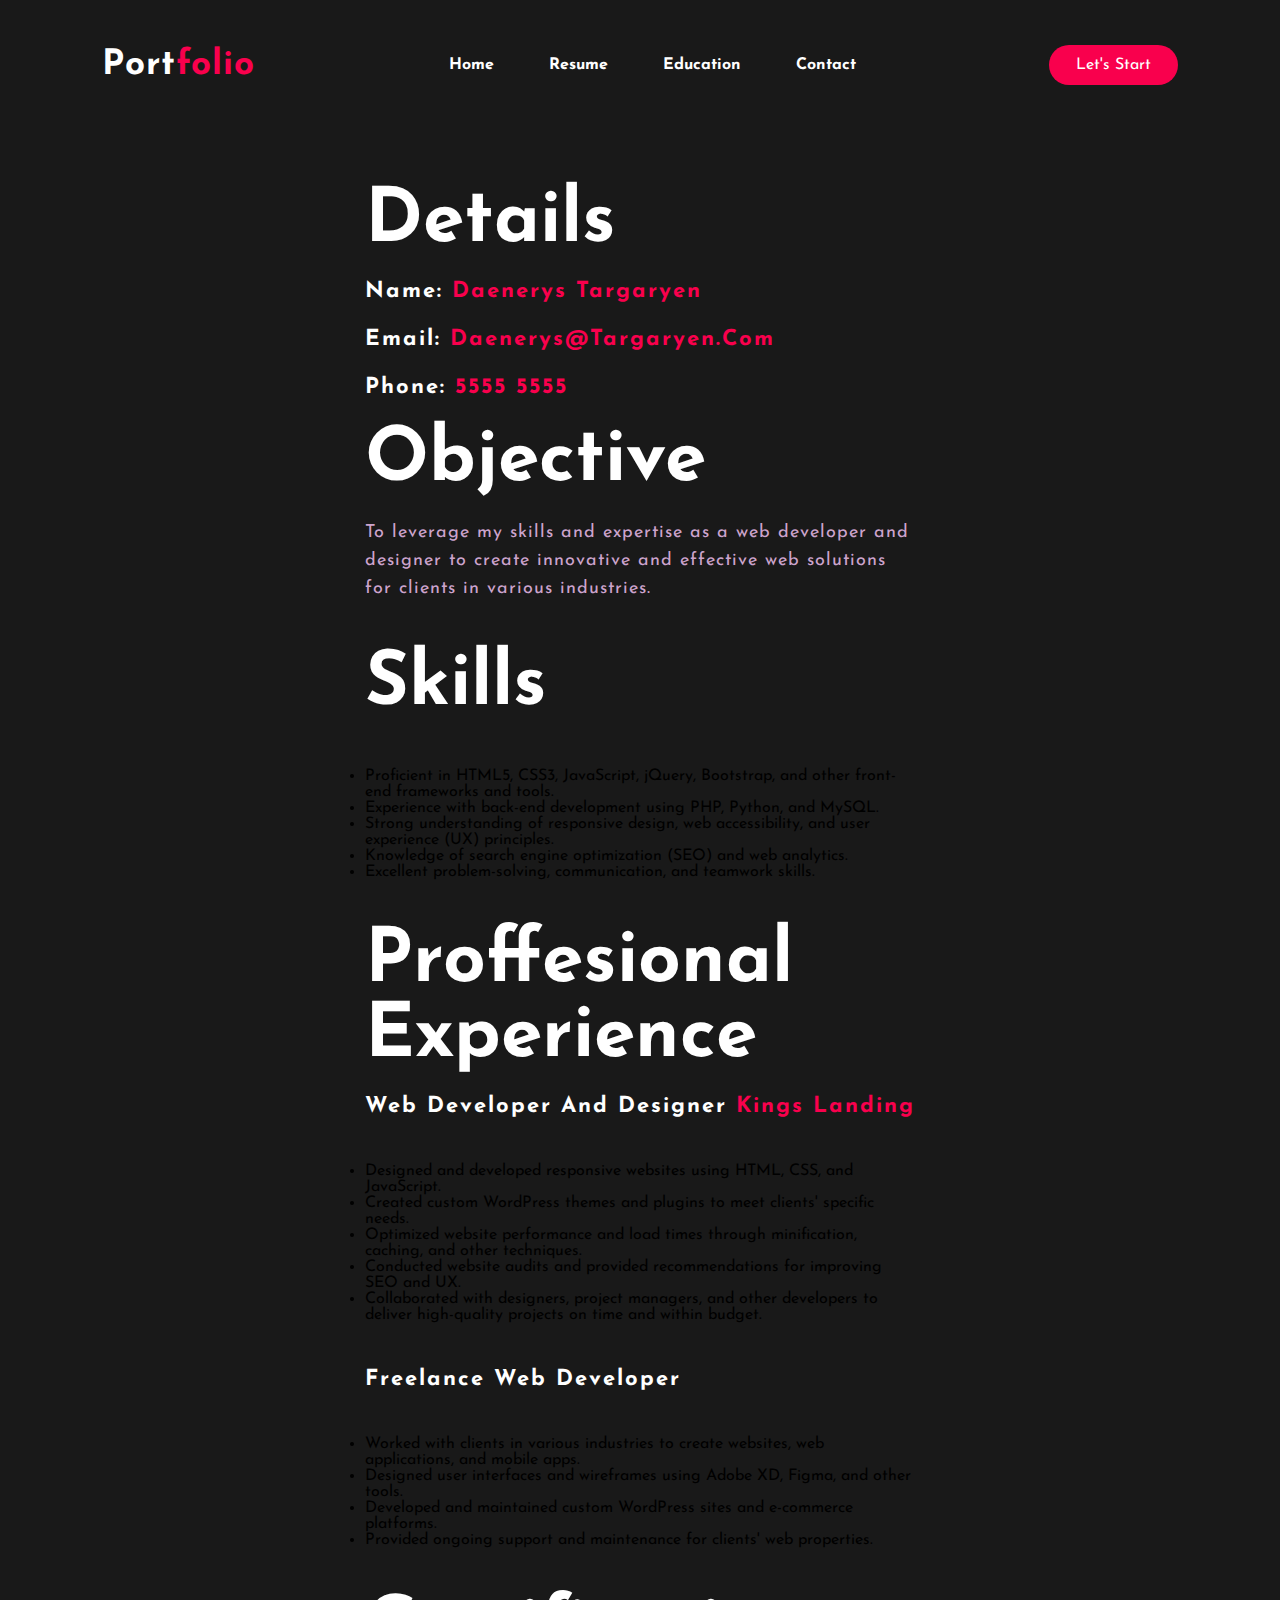
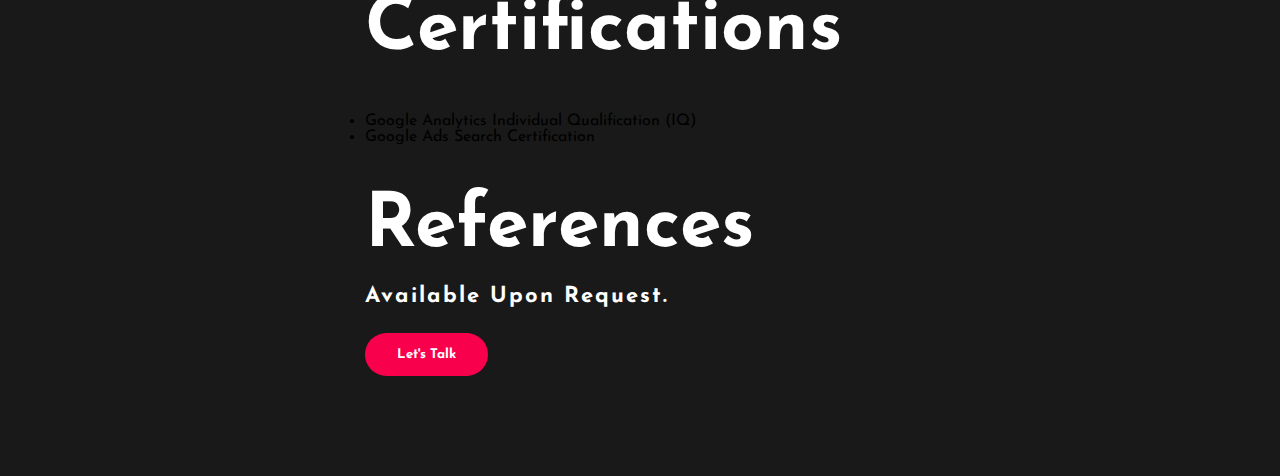
==== pages/resume.html @ 72f150ea "Initial Commit" ====
<!DOCTYPE html>
<html lang="en-GB" dir="ltr">
  <head>
    <meta charset="UTF-8" />
    <meta name="viewport" content="width=device-width, initial-scale=1" />
    <meta name="Description" content="Welcome to my portfolio! This is a collection of my projects that showcase my skills and experience in web development. My projects include responsive websites, web forms, multimedia elements, and more. Take a look and feel free to reach out if you have any questions or would like to collaborate." />
    <link rel="stylesheet" type="text/css" href="../style.css" />
    <link rel="stylesheet" href="https://cdnjs.cloudflare.com/ajax/libs/font-awesome/6.4.0/css/all.min.css" integrity="sha512-iecdLmaskl7CVkqkXNQ/ZH/XLlvWZOJyj7Yy7tcenmpD1ypASozpmT/E0iPtmFIB46ZmdtAc9eNBvH0H/ZpiBw==" crossorigin="anonymous" referrerpolicy="no-referrer" />
    <title>Portfolio Website</title>
  </head>
  <body>

    <!---Villian Header Section --->
    <div class="Villian">
      <nav>
        <h2 class="Logo">Port<span>folio</span></h2>
        <ul>
          <li><a  href="../index.html">Home</a></li>
          <li><a  href="#">Resume</a></li>
          <li><a  href="#">Education</a></li>
          <li><a  href="#">Contact</a></li>
        </ul>
        <a href="#" class="Button">Let's Start</a>
      </nav>
    </div>

    <!--- About Start Section --->
    <section class="About">
      <div class="Main">
        <div class="About-Text">
          <h2>Details</h2>
          <h5>Name: <span>Daenerys Targaryen</span></h5>
          <h5>Email: <span>Daenerys@Targaryen.com</span></h5>
          <h5>Phone: <span>5555 5555</span></h5>
          <h2>Objective</h2>
          <p>
            To leverage my skills and expertise as a web developer and designer to create innovative and effective web solutions for clients in various industries.
          </p>
          <h2>Skills</h2>
          <p>
            <ul>
              <li>Proficient in HTML5, CSS3, JavaScript, jQuery, Bootstrap, and other front-end frameworks and tools.</li>
              <li>Experience with back-end development using PHP, Python, and MySQL.</li>
              <li>Strong understanding of responsive design, web accessibility, and user experience (UX) principles.</li>
              <li>Knowledge of search engine optimization (SEO) and web analytics.</li>
              <li>Excellent problem-solving, communication, and teamwork skills.</li>
            </ul>
          </p>
          <h2>Proffesional Experience</h2>
          <h5>Web Developer and Designer <span>Kings Landing</span></h5>
          <p>
            <ul>
              <li>Designed and developed responsive websites using HTML, CSS, and JavaScript.</li>
              <li>Created custom WordPress themes and plugins to meet clients' specific needs.</li>
              <li>Optimized website performance and load times through minification, caching, and other techniques.</li>
              <li>Conducted website audits and provided recommendations for improving SEO and UX.</li>
              <li>Collaborated with designers, project managers, and other developers to deliver high-quality projects on time and within budget.</li>
            </ul>
          </p>
          <h5>Freelance Web Developer</h5>
          <p>
            <ul>
              <li>Worked with clients in various industries to create websites, web applications, and mobile apps.</li>
              <li>Designed user interfaces and wireframes using Adobe XD, Figma, and other tools.</li>
              <li>Developed and maintained custom WordPress sites and e-commerce platforms.</li>
              <li>Provided ongoing support and maintenance for clients' web properties.</li>
            </ul>
          </p>
          <h2>Certifications</h2>
          <p>
            <ul>
              <li>Google Analytics Individual Qualification (IQ)</li>
              <li>Google Ads Search Certification</li>
            </ul>
          </p>
          <h2>References</h2>
          <h5>Available upon request.</h5>
          <button class="Button_1">Let's Talk</button>
        </div>
      </div>
    </section>
  </body>
</html>
---- style.css ----
@font-face {
  font-family: 'Josefin Sans';
  src:  url('static/font/Josefin_Sans/JosefinSans-VariableFont_wght.ttf') format('truetype'),
        url('static/font/Josefin_Sans/JosefinSans-Italic-VariableFont_wght.ttf') format('truetype');
}

* {
  padding: 0;
  margin: 0;
  font-family: 'Josefin Sans', sans-serif;
  box-sizing: border-box;
}

.Villian {
  background-color: #191919;
}

.Hero {
  height: 100vh;
  width: 100%;
  background-image: url(../static/images/DaenerysTargaryen.jpg);
  background-size: cover;
  background-position: center;
}

nav {
  display: flex;
  align-items: center;
  justify-content: space-between;
  padding-top: 45px;
  padding-left: 8%;
  padding-right: 8%;
}

.Logo {
  color: white;
  font-size: 35px;
  letter-spacing: 1px;
  cursor: pointer;
}

span {
  color: #F9004D;
}

nav ul li {
  list-style-type: none;
  display: inline-block;
  padding: 10px 25px;
}

nav ul li a {
  color: white;
  text-decoration: none;
  font-weight: bold;
  text-transform: capitalize;
}

nav ul li a:hover {
  color: #F9004D;
  transition: .4s;
}

.Button {
  background-color: #F9004D;
  color: white;
  text-decoration: none;
  border: 2px solid transparent;
  padding: 10px 25px;
  border-radius: 30px;
  transition: transform .4s;
}

.Button:hover {
  transform: scale(1.2);
}

.Content {
  position: absolute;
  top: 50%;
  left: 8%;
  transform: translateY(-50%)
}

h1 {
  color: white;
  margin: 20px 0 20px;
  font-size: 75px;
}

h3 {
  color: white;
  font-size: 25px;
  margin-bottom: 50px;
}

h4 {
  color: #FCFC;
  letter-spacing: 2px;
  font-size: 20px;
}

.Newsletter form {
  width: 380px;
  max-width: 100%;
  position: relative;
}

.Newsletter form input:first-child {
  display: inline-block;
  width: 100%;
  padding: 14px 130px 14px 15px;
  border: 2px solid #F9004D;
  outline: none;
  border-radius: 30px;
}

.Newsletter form input:last-child {
  position: absolute;
  display: inline-block;
  outline: none;
  border: none;
  padding: 10px 30px;
  border-radius: 30px;
  background-color: #F9004D;
  color: white;
  box-shadow: 0px 0px 5px #000, 0px 0px 15px #858585;
  top: 6px;
  right: 6px;
}

.About {
  width: 100%;
  padding: 100px 0;
  background-color: #191919;
}

.About img {
  height: auto;
  width: 430px;
}

.About-Text {
  width: 550px;
}

.Main {
  width: 1130px;
  max-width: 95%;
  margin: 0 auto;
  display: flex;
  align-items: center;
  justify-content: space-around;
}

.About-Text h2 {
  color: white;
  font-size: 75px;
  text-transform: capitalize;
  margin-bottom: 20px;
}

.About-Text h5 {
  color: white;
  letter-spacing: 2px;
  font-size: 22px;
  margin-bottom: 25px;
  text-transform: capitalize;
}

.About-Text p {
  color: #FCFC;
  letter-spacing: 1px;
  line-height: 28px;
  font-size: 18px;
  margin-bottom: 45px;
}

.Button_1 {
  background-color: #F9004D;
  color: white;
  text-decoration: none;
  border: 2px solid transparent;
  font-weight: bold;
  padding: 13px 30px;
  border-radius: 30px;
  transition: .4s;
}

.Button_1:hover {
  background-color: transparent;
  border: 2px solid #F9004D;
  cursor: pointer;
}
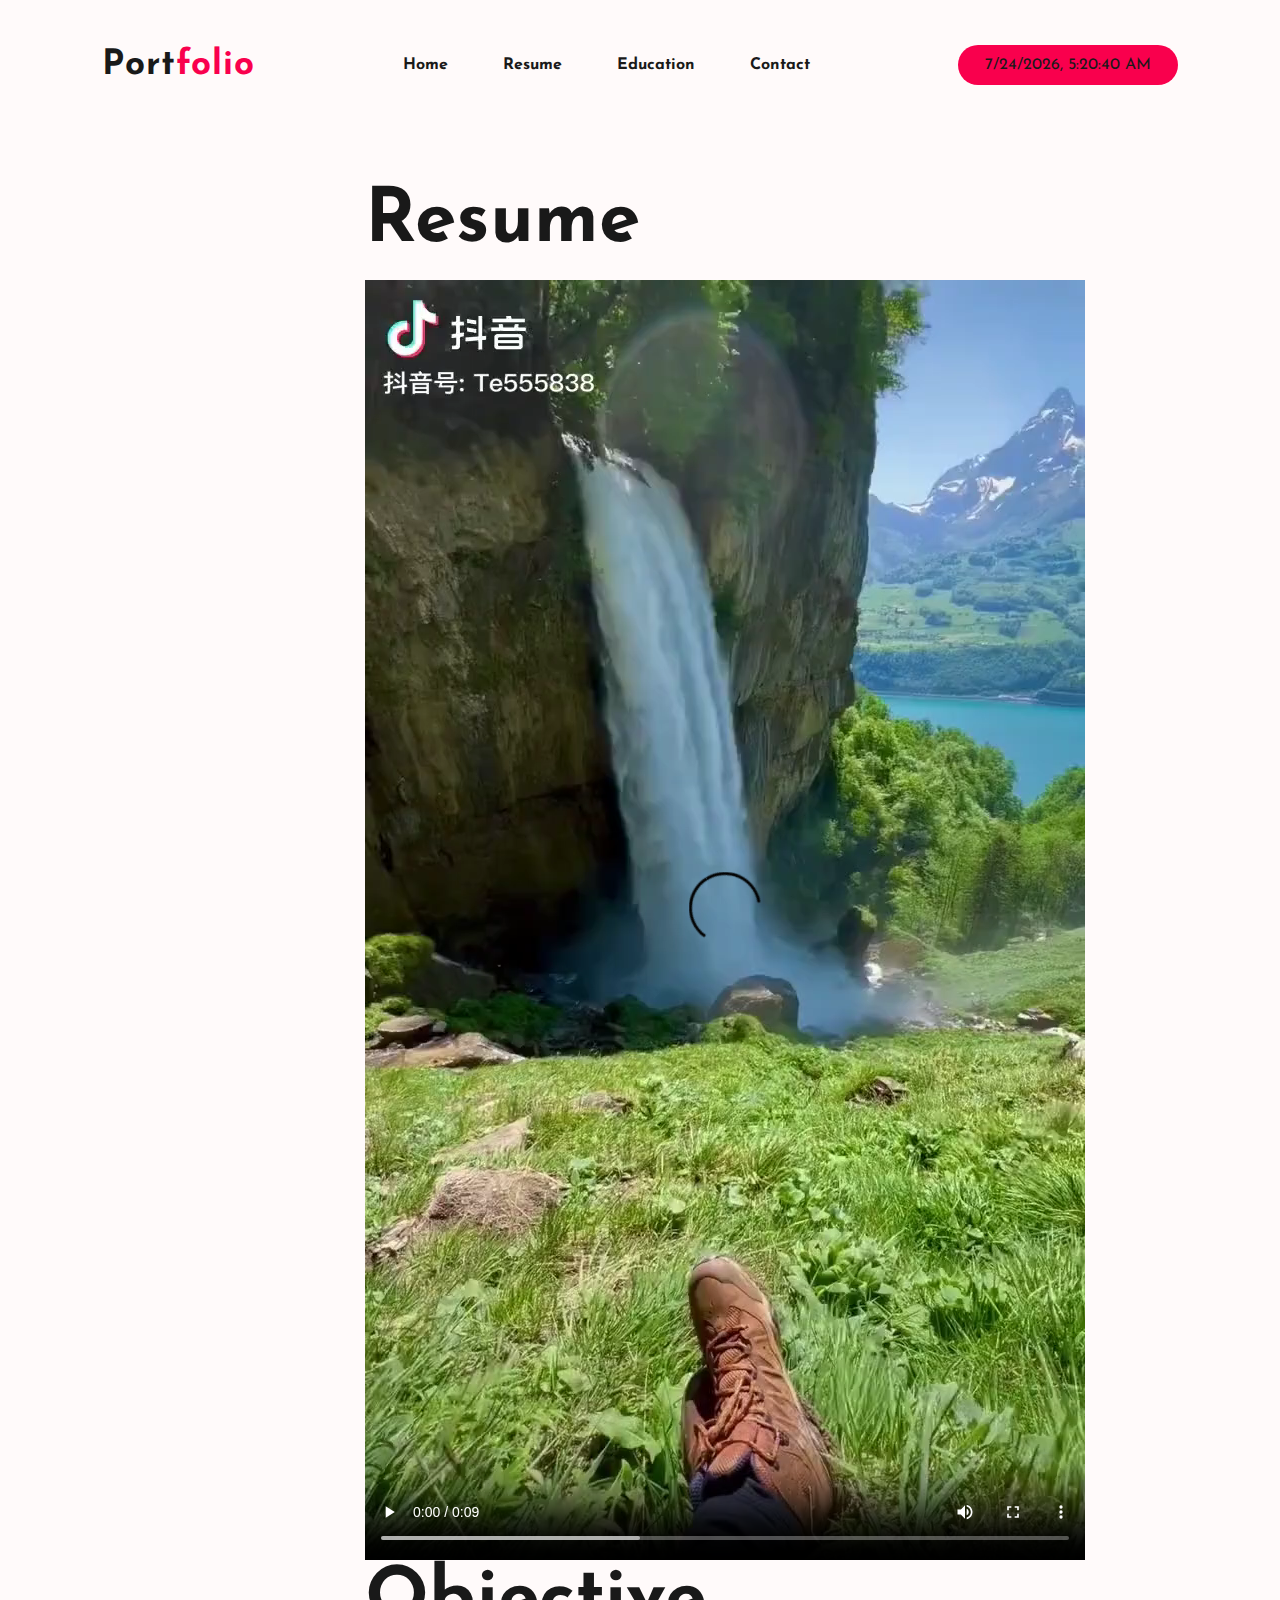
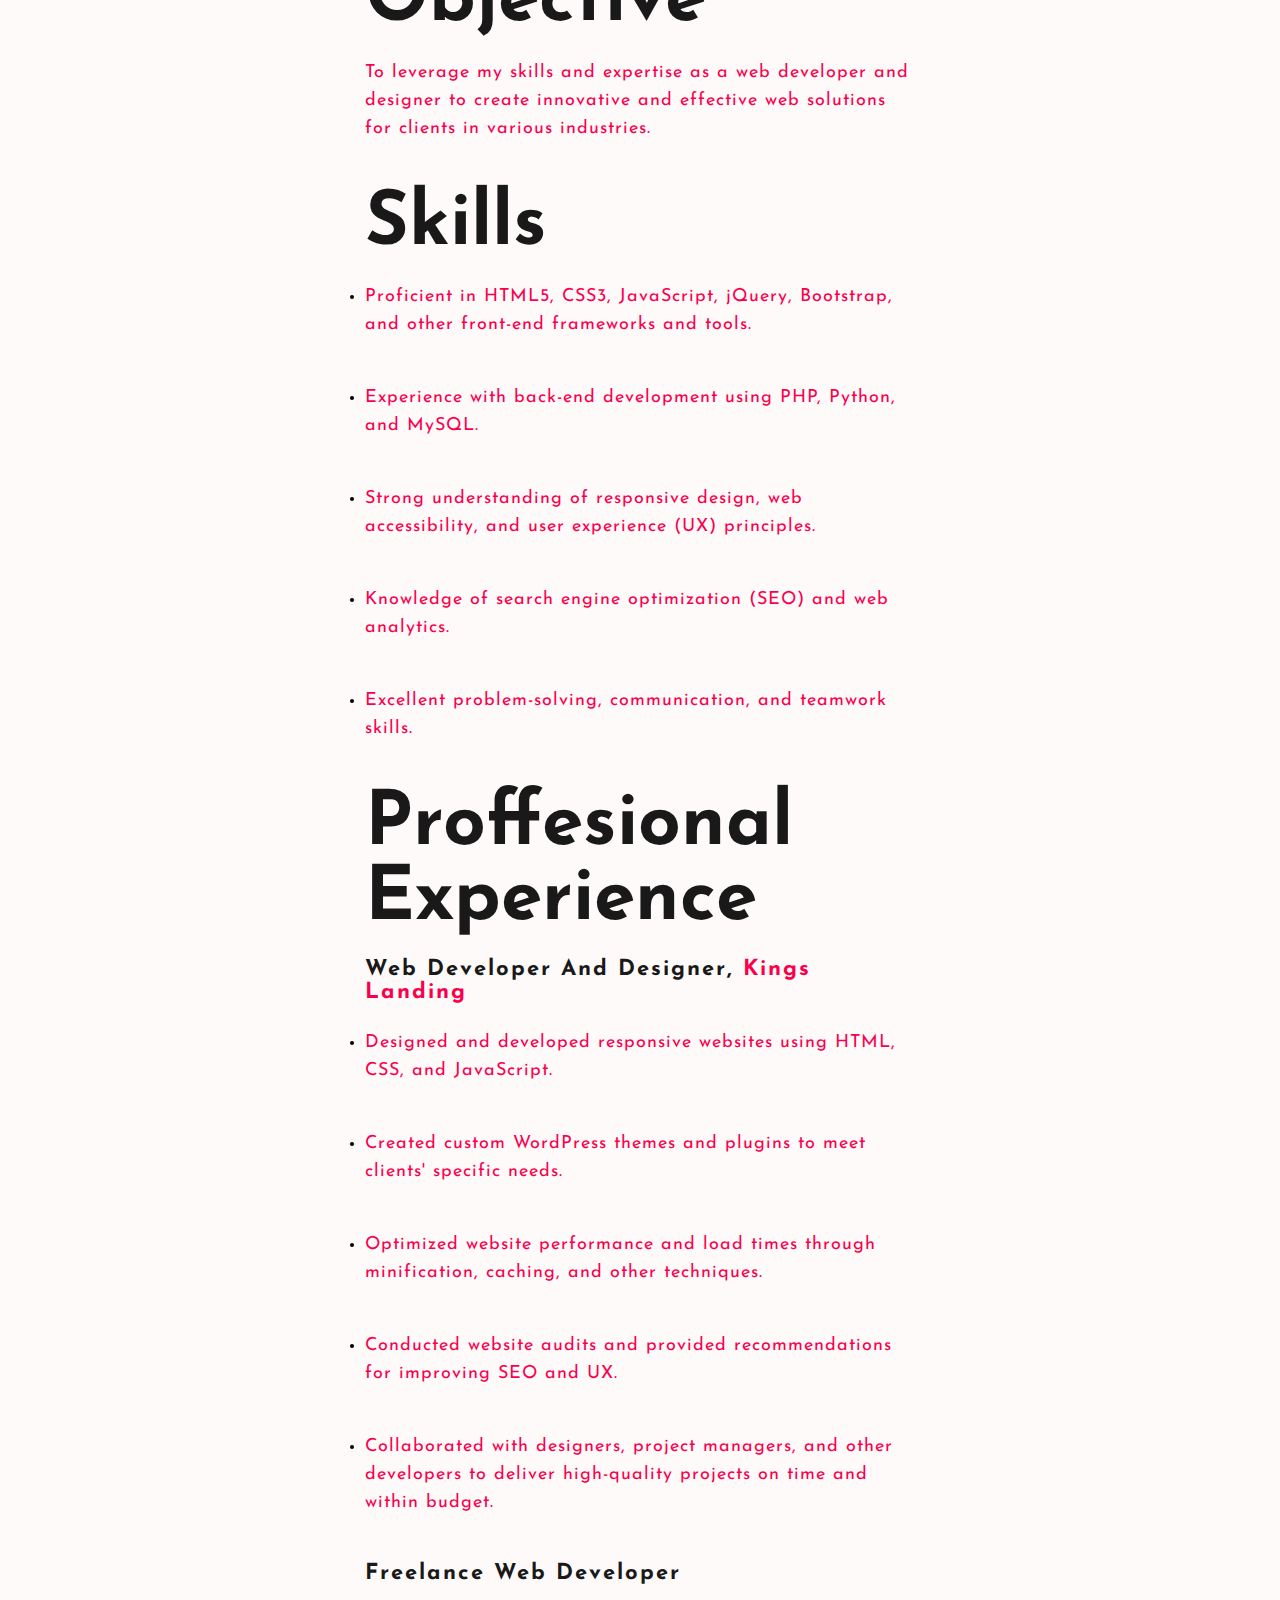
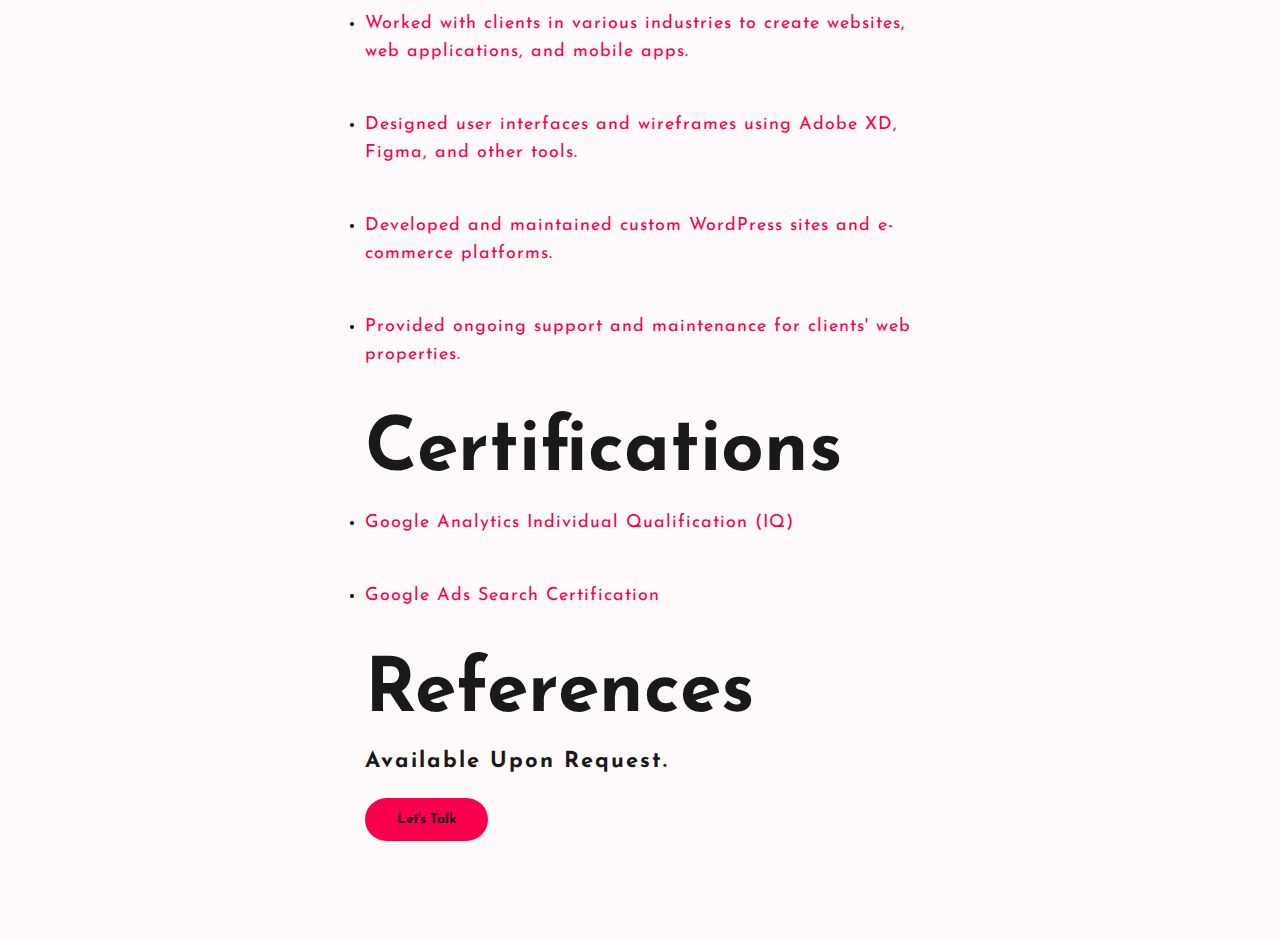
==== commit dba7768d: "Initiall Commit" ====
--- a/pages/resume.html
+++ b/pages/resume.html
@@ -6,7 +6,7 @@
     <meta name="Description" content="Welcome to my portfolio! This is a collection of my projects that showcase my skills and experience in web development. My projects include responsive websites, web forms, multimedia elements, and more. Take a look and feel free to reach out if you have any questions or would like to collaborate." />
     <link rel="stylesheet" type="text/css" href="../style.css" />
     <link rel="stylesheet" href="https://cdnjs.cloudflare.com/ajax/libs/font-awesome/6.4.0/css/all.min.css" integrity="sha512-iecdLmaskl7CVkqkXNQ/ZH/XLlvWZOJyj7Yy7tcenmpD1ypASozpmT/E0iPtmFIB46ZmdtAc9eNBvH0H/ZpiBw==" crossorigin="anonymous" referrerpolicy="no-referrer" />
-    <title>Portfolio Website</title>
+    <title>Resume</title>
   </head>
   <body>
 
@@ -17,10 +17,10 @@
         <ul>
           <li><a  href="../index.html">Home</a></li>
           <li><a  href="#">Resume</a></li>
-          <li><a  href="#">Education</a></li>
-          <li><a  href="#">Contact</a></li>
+          <li><a  href="education.html">Education</a></li>
+          <li><a  href="contact.html">Contact</a></li>
         </ul>
-        <a href="#" class="Button">Let's Start</a>
+        <a href="#" class="Button"><time id="datetime"></time></a>
       </nav>
     </div>
 
@@ -28,56 +28,51 @@
     <section class="About">
       <div class="Main">
         <div class="About-Text">
-          <h2>Details</h2>
-          <h5>Name: <span>Daenerys Targaryen</span></h5>
-          <h5>Email: <span>Daenerys@Targaryen.com</span></h5>
-          <h5>Phone: <span>5555 5555</span></h5>
+          <h2>Resume</h2>
+          <video controls>
+            <source src="../static/vids/video.mp4" type="video/mp4">
+              Your browser does not support the video tag.
+          </video>
           <h2>Objective</h2>
           <p>
             To leverage my skills and expertise as a web developer and designer to create innovative and effective web solutions for clients in various industries.
           </p>
           <h2>Skills</h2>
-          <p>
             <ul>
-              <li>Proficient in HTML5, CSS3, JavaScript, jQuery, Bootstrap, and other front-end frameworks and tools.</li>
-              <li>Experience with back-end development using PHP, Python, and MySQL.</li>
-              <li>Strong understanding of responsive design, web accessibility, and user experience (UX) principles.</li>
-              <li>Knowledge of search engine optimization (SEO) and web analytics.</li>
-              <li>Excellent problem-solving, communication, and teamwork skills.</li>
+              <li><p>Proficient in HTML5, CSS3, JavaScript, jQuery, Bootstrap, and other front-end frameworks and tools.</p></li>
+              <li><p>Experience with back-end development using PHP, Python, and MySQL.</p></li>
+              <li><p>Strong understanding of responsive design, web accessibility, and user experience (UX) principles.</p></li>
+              <li><p>Knowledge of search engine optimization (SEO) and web analytics.</p></li>
+              <li><p>Excellent problem-solving, communication, and teamwork skills.</p></li>
             </ul>
-          </p>
           <h2>Proffesional Experience</h2>
-          <h5>Web Developer and Designer <span>Kings Landing</span></h5>
-          <p>
+          <h5>Web Developer and Designer, <span>Kings Landing</span></h5>
             <ul>
-              <li>Designed and developed responsive websites using HTML, CSS, and JavaScript.</li>
-              <li>Created custom WordPress themes and plugins to meet clients' specific needs.</li>
-              <li>Optimized website performance and load times through minification, caching, and other techniques.</li>
-              <li>Conducted website audits and provided recommendations for improving SEO and UX.</li>
-              <li>Collaborated with designers, project managers, and other developers to deliver high-quality projects on time and within budget.</li>
+              <li><p>Designed and developed responsive websites using HTML, CSS, and JavaScript.</p></li>
+              <li><p>Created custom WordPress themes and plugins to meet clients' specific needs.</p></li>
+              <li><p>Optimized website performance and load times through minification, caching, and other techniques.</p></li>
+              <li><p>Conducted website audits and provided recommendations for improving SEO and UX.</p></li>
+              <li><p>Collaborated with designers, project managers, and other developers to deliver high-quality projects on time and within budget.</p></li>
             </ul>
-          </p>
           <h5>Freelance Web Developer</h5>
-          <p>
             <ul>
-              <li>Worked with clients in various industries to create websites, web applications, and mobile apps.</li>
-              <li>Designed user interfaces and wireframes using Adobe XD, Figma, and other tools.</li>
-              <li>Developed and maintained custom WordPress sites and e-commerce platforms.</li>
-              <li>Provided ongoing support and maintenance for clients' web properties.</li>
+              <li><p>Worked with clients in various industries to create websites, web applications, and mobile apps.</p></li>
+              <li><p>Designed user interfaces and wireframes using Adobe XD, Figma, and other tools.</p></li>
+              <li><p>Developed and maintained custom WordPress sites and e-commerce platforms.</p></li>
+              <li><p>Provided ongoing support and maintenance for clients' web properties.</p></li>
             </ul>
-          </p>
           <h2>Certifications</h2>
-          <p>
             <ul>
-              <li>Google Analytics Individual Qualification (IQ)</li>
-              <li>Google Ads Search Certification</li>
+              <li><p>Google Analytics Individual Qualification (IQ)</p></li>
+              <li><p>Google Ads Search Certification</p></li>
             </ul>
-          </p>
           <h2>References</h2>
           <h5>Available upon request.</h5>
           <button class="Button_1">Let's Talk</button>
         </div>
       </div>
     </section>
+    <script src="../datetime.js"></script>
+    <script>showDateTime();</script>
   </body>
 </html>
--- a/style.css
+++ b/style.css
@@ -12,13 +12,13 @@
 }
 
 .Villian {
-  background-color: #191919;
+  background-color: #FFFAFA;
 }
 
 .Hero {
   height: 100vh;
   width: 100%;
-  background-image: url(../static/images/DaenerysTargaryen.jpg);
+  background-image: url(../static/images/BackgroundImage.webp);
   background-size: cover;
   background-position: center;
 }
@@ -33,7 +33,7 @@
 }
 
 .Logo {
-  color: white;
+  color: #191919;
   font-size: 35px;
   letter-spacing: 1px;
   cursor: pointer;
@@ -50,7 +50,7 @@
 }
 
 nav ul li a {
-  color: white;
+  color: #191919;
   text-decoration: none;
   font-weight: bold;
   text-transform: capitalize;
@@ -63,7 +63,7 @@
 
 .Button {
   background-color: #F9004D;
-  color: white;
+  color: #191919;
   text-decoration: none;
   border: 2px solid transparent;
   padding: 10px 25px;
@@ -75,6 +75,10 @@
   transform: scale(1.2);
 }
 
+#Clock {
+  background-color: #191919;
+}
+
 .Content {
   position: absolute;
   top: 50%;
@@ -83,19 +87,26 @@
 }
 
 h1 {
-  color: white;
+  color: #191919;
   margin: 20px 0 20px;
   font-size: 75px;
 }
 
+.Contact-Heading {
+  font-weight: 700;
+  letter-spacing: 7px;
+  text-align: center;
+  text-transform: uppercase;
+}
+
 h3 {
-  color: white;
+  color: #191919;
   font-size: 25px;
   margin-bottom: 50px;
 }
 
 h4 {
-  color: #FCFC;
+  color: #F9004D;
   letter-spacing: 2px;
   font-size: 20px;
 }
@@ -123,16 +134,16 @@
   padding: 10px 30px;
   border-radius: 30px;
   background-color: #F9004D;
-  color: white;
+  color: #191919;
   box-shadow: 0px 0px 5px #000, 0px 0px 15px #858585;
   top: 6px;
   right: 6px;
 }
 
-.About {
+.About, .Contact {
   width: 100%;
   padding: 100px 0;
-  background-color: #191919;
+  background-color: #FFFAFA;
 }
 
 .About img {
@@ -153,23 +164,35 @@
   justify-content: space-around;
 }
 
+#Main {
+  border: solid 3px #191919;
+  max-width: 1000px;
+  margin: 60px auto;
+  position: relative;
+}
+
+#Contact-Form {
+  padding: 37.5px;
+  margin: 50px 0;
+}
+
 .About-Text h2 {
-  color: white;
+  color: #191919;
   font-size: 75px;
   text-transform: capitalize;
   margin-bottom: 20px;
 }
 
 .About-Text h5 {
-  color: white;
+  color: #191919;
   letter-spacing: 2px;
   font-size: 22px;
   margin-bottom: 25px;
   text-transform: capitalize;
 }
 
-.About-Text p {
-  color: #FCFC;
+.About-Text p, .Paragraph {
+  color: #F9004D;
   letter-spacing: 1px;
   line-height: 28px;
   font-size: 18px;
@@ -178,7 +201,7 @@
 
 .Button_1 {
   background-color: #F9004D;
-  color: white;
+  color: #191919;
   text-decoration: none;
   border: 2px solid transparent;
   font-weight: bold;
@@ -192,3 +215,130 @@
   border: 2px solid #F9004D;
   cursor: pointer;
 }
+
+.Contact .underline {
+  border-bottom: solid 2px #191919;
+  margin: -0.512em auto;
+  width: 80px;
+}
+
+.Contact .Email {
+	float: right;
+	width: 45%;
+}
+
+.Contact input[type='text'], [type='email'], [type='tel'], select, textarea {
+	background: none;
+  border: none;
+	border-bottom: solid 2px #191919;
+	color: #191919;
+	font-size: 1.000em;
+  font-weight: 400;
+  letter-spacing: 1px;
+	margin: 0em 0 1.875em 0;
+	padding: 0 0 0.875em 0;
+  text-transform: uppercase;
+	width: 100%;
+	-webkit-box-sizing: border-box;
+	-moz-box-sizing: border-box;
+	-ms-box-sizing: border-box;
+	-o-box-sizing: border-box;
+	box-sizing: border-box;
+	-webkit-transition: all 0.3s;
+	-moz-transition: all 0.3s;
+	-ms-transition: all 0.3s;
+	-o-transition: all 0.3s;
+	transition: all 0.3s;
+}
+
+.Contact input[type='text']:focus, [type='email']:focus, [type='tel']:focus, textarea:focus {
+	outline: none;
+	padding: 0 0 0.875em 0;
+}
+
+.Contact .Message {
+	float: none;
+}
+
+.Contact .Name {
+	float: left;
+	width: 45%;
+}
+
+.Contact select {
+  outline: none;
+  -moz-appearance: none;
+  -webkit-appearance: none;
+}
+
+.Contact select::-ms-expand {
+  display: none;
+}
+
+.Contact .Subject {
+  width: 100%;
+}
+
+.Contact .Phone {
+  width: 100%;
+}
+
+.Contact textarea {
+	line-height: 150%;
+	height: 150px;
+	resize: none;
+  width: 100%;
+}
+
+.Contact::-webkit-input-placeholder {
+	color: #FFFAFA;
+}
+
+.Contact:-moz-placeholder {
+	color: #FFFAFA;
+	opacity: 1;
+}
+
+.Contact::-moz-placeholder {
+	color: #FFFAFA;
+	opacity: 1;
+}
+
+.Contact:-ms-input-placeholder {
+	color: #FFFAFA;
+}
+
+@media screen and (max-width: 768px) {
+  #Main {
+    margin: 20px auto;
+    width: 95%;
+  }
+}
+
+@media screen and (max-width: 480px) {
+  .Contact h1 {
+    font-size: 26px;
+  }
+
+  .Contact .underline {
+    width: 68px;
+  }
+
+  .Contact .Button {
+    padding: 15px 25px;
+  }
+}
+
+@media screen and (max-width: 420px) {
+  .Contact h1 {
+    font-size: 18px;
+  }
+
+  .Contact .underline {
+    width: 53px;
+  }
+
+  .Contact input[type='text'], [type='email'], [type='tel'], select, textarea {
+    font-size: 0.875em;
+  }
+}
